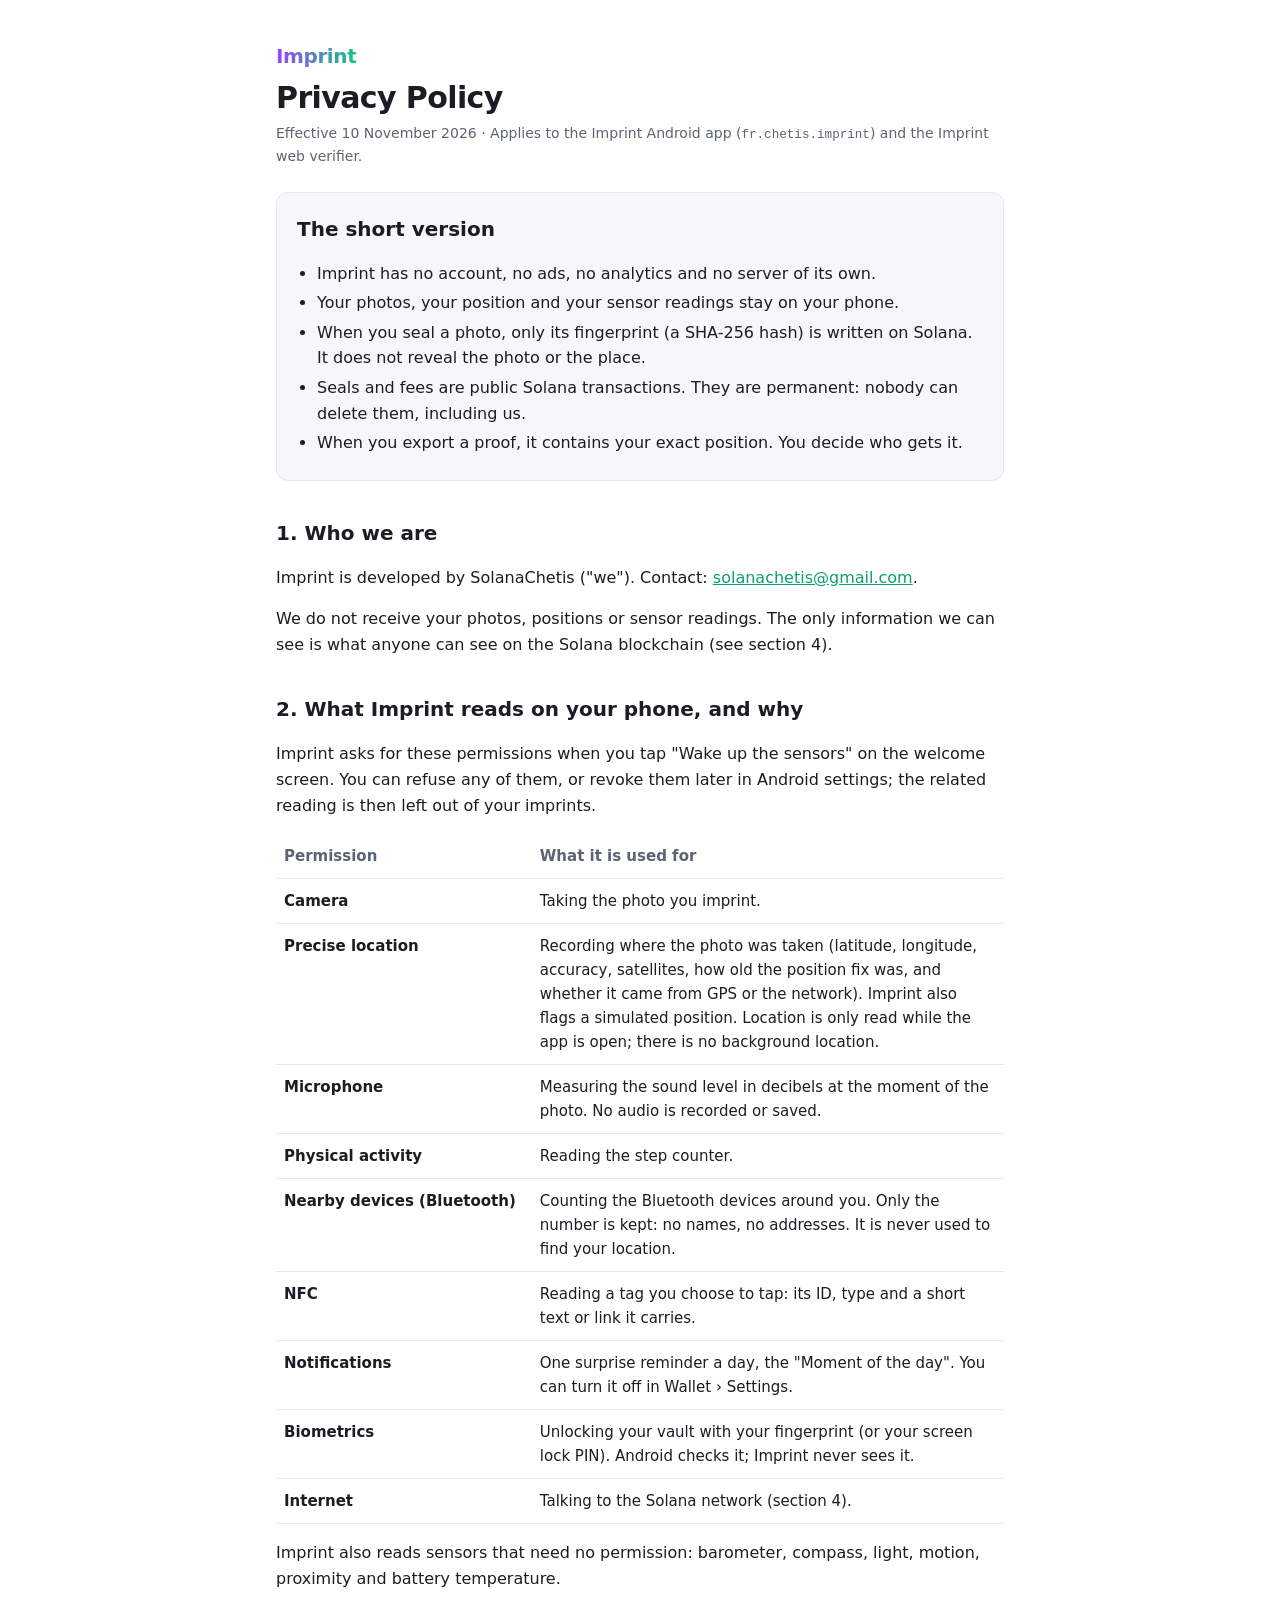
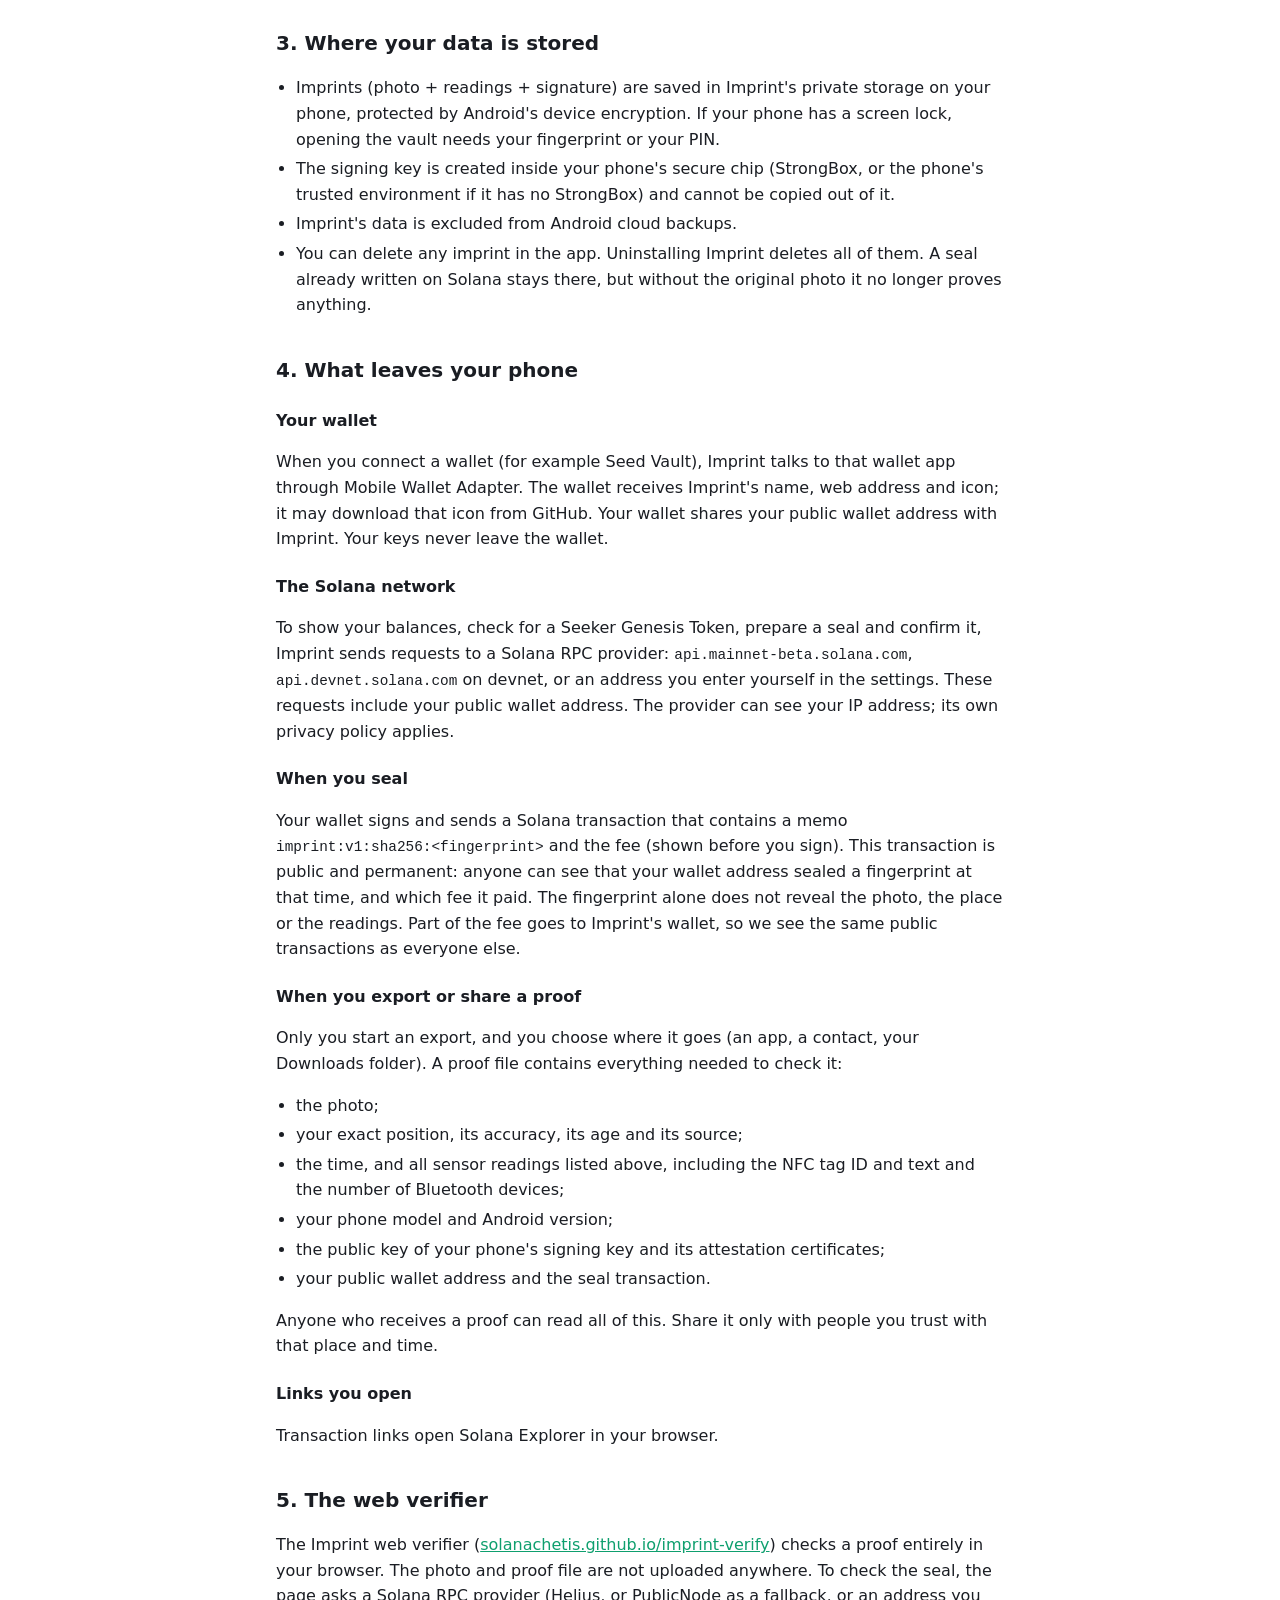
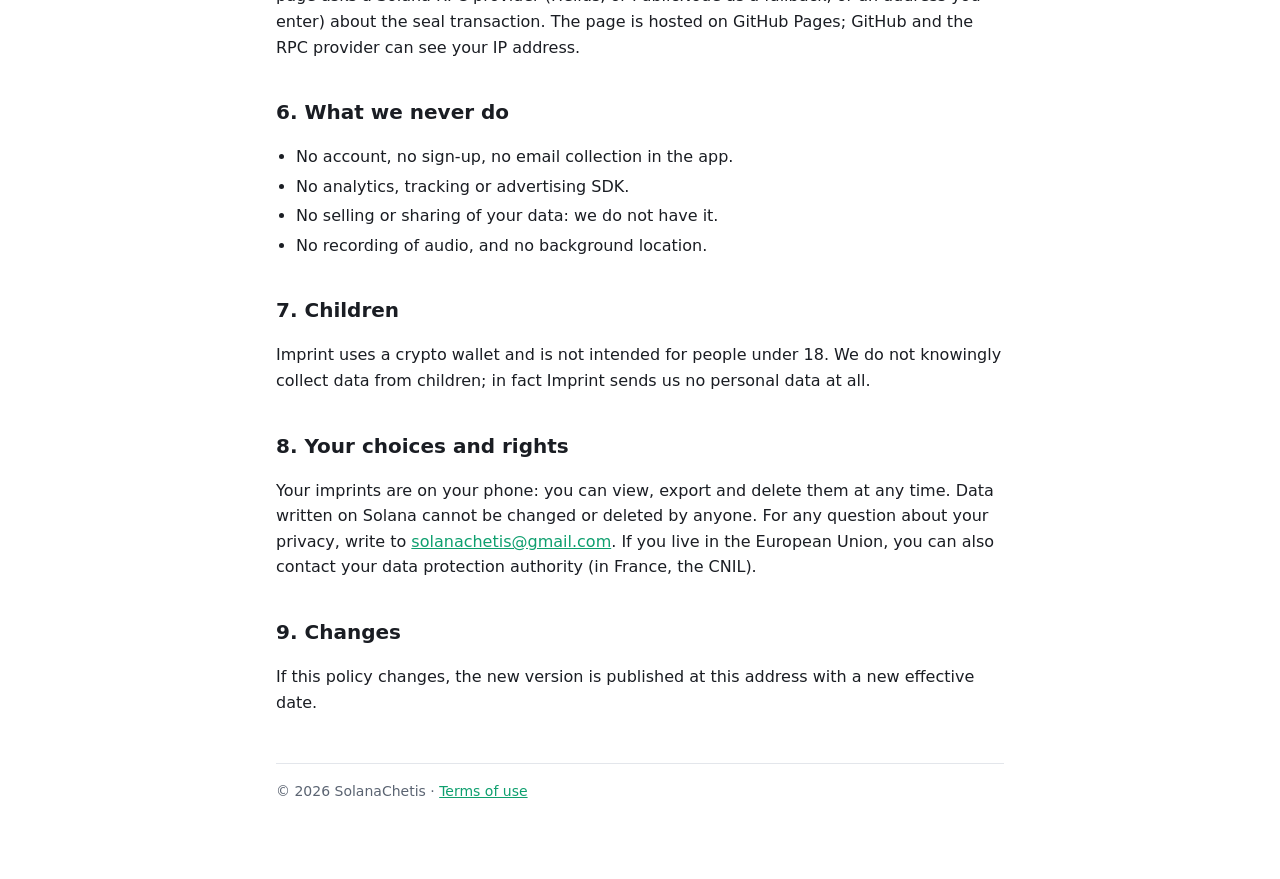
==== privacy.html @ 8c6fafff "Add the Imprint privacy policy and terms of use Co-Authored-By: Claude Sonnet 5.5 <noreply@anthropic" ====
<!doctype html>
<html lang="en">
<head>
<meta charset="utf-8">
<meta name="viewport" content="width=device-width, initial-scale=1">
<title>Imprint Privacy Policy</title>
<link rel="stylesheet" href="legal.css">
</head>
<body>
<main>
<p class="brand">Imprint</p>
<h1>Privacy Policy</h1>
<p class="meta">Effective 10 November 2026 · Applies to the Imprint Android app (<code>fr.chetis.imprint</code>) and the Imprint web verifier.</p>

<section class="short">
<h2>The short version</h2>
<ul>
<li>Imprint has no account, no ads, no analytics and no server of its own.</li>
<li>Your photos, your position and your sensor readings stay on your phone.</li>
<li>When you seal a photo, only its fingerprint (a SHA-256 hash) is written on Solana. It does not reveal the photo or the place.</li>
<li>Seals and fees are public Solana transactions. They are permanent: nobody can delete them, including us.</li>
<li>When you export a proof, it contains your exact position. You decide who gets it.</li>
</ul>
</section>

<h2>1. Who we are</h2>
<p>Imprint is developed by SolanaChetis ("we"). Contact: <a href="mailto:solanachetis@gmail.com">solanachetis@gmail.com</a>.</p>
<p>We do not receive your photos, positions or sensor readings. The only information we can see is what anyone can see on the Solana blockchain (see section 4).</p>

<h2>2. What Imprint reads on your phone, and why</h2>
<p>Imprint asks for these permissions when you tap "Wake up the sensors" on the welcome screen. You can refuse any of them, or revoke them later in Android settings; the related reading is then left out of your imprints.</p>
<table>
<thead><tr><th>Permission</th><th>What it is used for</th></tr></thead>
<tbody>
<tr><td>Camera</td><td>Taking the photo you imprint.</td></tr>
<tr><td>Precise location</td><td>Recording where the photo was taken (latitude, longitude, accuracy, satellites, how old the position fix was, and whether it came from GPS or the network). Imprint also flags a simulated position. Location is only read while the app is open; there is no background location.</td></tr>
<tr><td>Microphone</td><td>Measuring the sound level in decibels at the moment of the photo. No audio is recorded or saved.</td></tr>
<tr><td>Physical activity</td><td>Reading the step counter.</td></tr>
<tr><td>Nearby devices (Bluetooth)</td><td>Counting the Bluetooth devices around you. Only the number is kept: no names, no addresses. It is never used to find your location.</td></tr>
<tr><td>NFC</td><td>Reading a tag you choose to tap: its ID, type and a short text or link it carries.</td></tr>
<tr><td>Notifications</td><td>One surprise reminder a day, the "Moment of the day". You can turn it off in Wallet › Settings.</td></tr>
<tr><td>Biometrics</td><td>Unlocking your vault with your fingerprint (or your screen lock PIN). Android checks it; Imprint never sees it.</td></tr>
<tr><td>Internet</td><td>Talking to the Solana network (section 4).</td></tr>
</tbody>
</table>
<p>Imprint also reads sensors that need no permission: barometer, compass, light, motion, proximity and battery temperature.</p>

<h2>3. Where your data is stored</h2>
<ul>
<li>Imprints (photo + readings + signature) are saved in Imprint's private storage on your phone, protected by Android's device encryption. If your phone has a screen lock, opening the vault needs your fingerprint or your PIN.</li>
<li>The signing key is created inside your phone's secure chip (StrongBox, or the phone's trusted environment if it has no StrongBox) and cannot be copied out of it.</li>
<li>Imprint's data is excluded from Android cloud backups.</li>
<li>You can delete any imprint in the app. Uninstalling Imprint deletes all of them. A seal already written on Solana stays there, but without the original photo it no longer proves anything.</li>
</ul>

<h2>4. What leaves your phone</h2>
<h3>Your wallet</h3>
<p>When you connect a wallet (for example Seed Vault), Imprint talks to that wallet app through Mobile Wallet Adapter. The wallet receives Imprint's name, web address and icon; it may download that icon from GitHub. Your wallet shares your public wallet address with Imprint. Your keys never leave the wallet.</p>
<h3>The Solana network</h3>
<p>To show your balances, check for a Seeker Genesis Token, prepare a seal and confirm it, Imprint sends requests to a Solana RPC provider: <code>api.mainnet-beta.solana.com</code>, <code>api.devnet.solana.com</code> on devnet, or an address you enter yourself in the settings. These requests include your public wallet address. The provider can see your IP address; its own privacy policy applies.</p>
<h3>When you seal</h3>
<p>Your wallet signs and sends a Solana transaction that contains a memo <code>imprint:v1:sha256:&lt;fingerprint&gt;</code> and the fee (shown before you sign). This transaction is public and permanent: anyone can see that your wallet address sealed a fingerprint at that time, and which fee it paid. The fingerprint alone does not reveal the photo, the place or the readings. Part of the fee goes to Imprint's wallet, so we see the same public transactions as everyone else.</p>
<h3>When you export or share a proof</h3>
<p>Only you start an export, and you choose where it goes (an app, a contact, your Downloads folder). A proof file contains everything needed to check it:</p>
<ul>
<li>the photo;</li>
<li>your exact position, its accuracy, its age and its source;</li>
<li>the time, and all sensor readings listed above, including the NFC tag ID and text and the number of Bluetooth devices;</li>
<li>your phone model and Android version;</li>
<li>the public key of your phone's signing key and its attestation certificates;</li>
<li>your public wallet address and the seal transaction.</li>
</ul>
<p>Anyone who receives a proof can read all of this. Share it only with people you trust with that place and time.</p>
<h3>Links you open</h3>
<p>Transaction links open Solana Explorer in your browser.</p>

<h2>5. The web verifier</h2>
<p>The Imprint web verifier (<a href="https://solanachetis.github.io/imprint-verify/">solanachetis.github.io/imprint-verify</a>) checks a proof entirely in your browser. The photo and proof file are not uploaded anywhere. To check the seal, the page asks a Solana RPC provider (Helius, or PublicNode as a fallback, or an address you enter) about the seal transaction. The page is hosted on GitHub Pages; GitHub and the RPC provider can see your IP address.</p>

<h2>6. What we never do</h2>
<ul>
<li>No account, no sign-up, no email collection in the app.</li>
<li>No analytics, tracking or advertising SDK.</li>
<li>No selling or sharing of your data: we do not have it.</li>
<li>No recording of audio, and no background location.</li>
</ul>

<h2>7. Children</h2>
<p>Imprint uses a crypto wallet and is not intended for people under 18. We do not knowingly collect data from children; in fact Imprint sends us no personal data at all.</p>

<h2>8. Your choices and rights</h2>
<p>Your imprints are on your phone: you can view, export and delete them at any time. Data written on Solana cannot be changed or deleted by anyone. For any question about your privacy, write to <a href="mailto:solanachetis@gmail.com">solanachetis@gmail.com</a>. If you live in the European Union, you can also contact your data protection authority (in France, the CNIL).</p>

<h2>9. Changes</h2>
<p>If this policy changes, the new version is published at this address with a new effective date.</p>

<p class="foot">© 2026 SolanaChetis · <a href="terms.html">Terms of use</a></p>
</main>
</body>
</html>
---- legal.css ----
:root {
  --bg: #ffffff;
  --text: #1a1d23;
  --muted: #5b6472;
  --line: #e3e6eb;
  --card: #f5f7fa;
  --accent: #0e9f6e;
  --brand: linear-gradient(90deg, #9945ff, #14c47f);
}
@media (prefers-color-scheme: dark) {
  :root {
    --bg: #07090d;
    --text: #e8ecf2;
    --muted: #8a94a6;
    --line: #232a36;
    --card: #10141b;
    --accent: #14f195;
  }
}
* { box-sizing: border-box; }
html { -webkit-text-size-adjust: 100%; }
body {
  margin: 0;
  background: var(--bg);
  color: var(--text);
  font: 16px/1.6 system-ui, -apple-system, "Segoe UI", Roboto, sans-serif;
}
main { max-width: 760px; margin: 0 auto; padding: 40px 16px 64px; }
.brand {
  margin: 0;
  font-weight: 800;
  font-size: 20px;
  letter-spacing: -0.02em;
  background: var(--brand);
  -webkit-background-clip: text;
  background-clip: text;
  color: transparent;
  display: inline-block;
}
h1 { font-size: 30px; line-height: 1.2; letter-spacing: -0.02em; margin: 8px 0 6px; }
h2 { font-size: 20px; margin: 36px 0 8px; }
h3 { font-size: 16px; margin: 22px 0 4px; }
p, li { color: var(--text); }
.meta { color: var(--muted); font-size: 14px; margin-top: 0; }
.short { background: var(--card); border: 1px solid var(--line); border-radius: 12px; padding: 4px 20px 8px; margin-top: 24px; }
.short h2 { margin-top: 16px; }
ul { padding-left: 20px; }
li { margin: 4px 0; }
a { color: var(--accent); }
code { font-family: ui-monospace, "Roboto Mono", Consolas, monospace; font-size: 0.9em; overflow-wrap: anywhere; }
table { width: 100%; border-collapse: collapse; margin: 12px 0; font-size: 15px; }
th, td { text-align: left; vertical-align: top; padding: 10px 8px; border-bottom: 1px solid var(--line); }
th { color: var(--muted); font-weight: 600; }
td:first-child { white-space: nowrap; font-weight: 600; padding-right: 16px; }
@media (max-width: 520px) { td:first-child { white-space: normal; } }
.foot { margin-top: 48px; padding-top: 16px; border-top: 1px solid var(--line); color: var(--muted); font-size: 14px; }
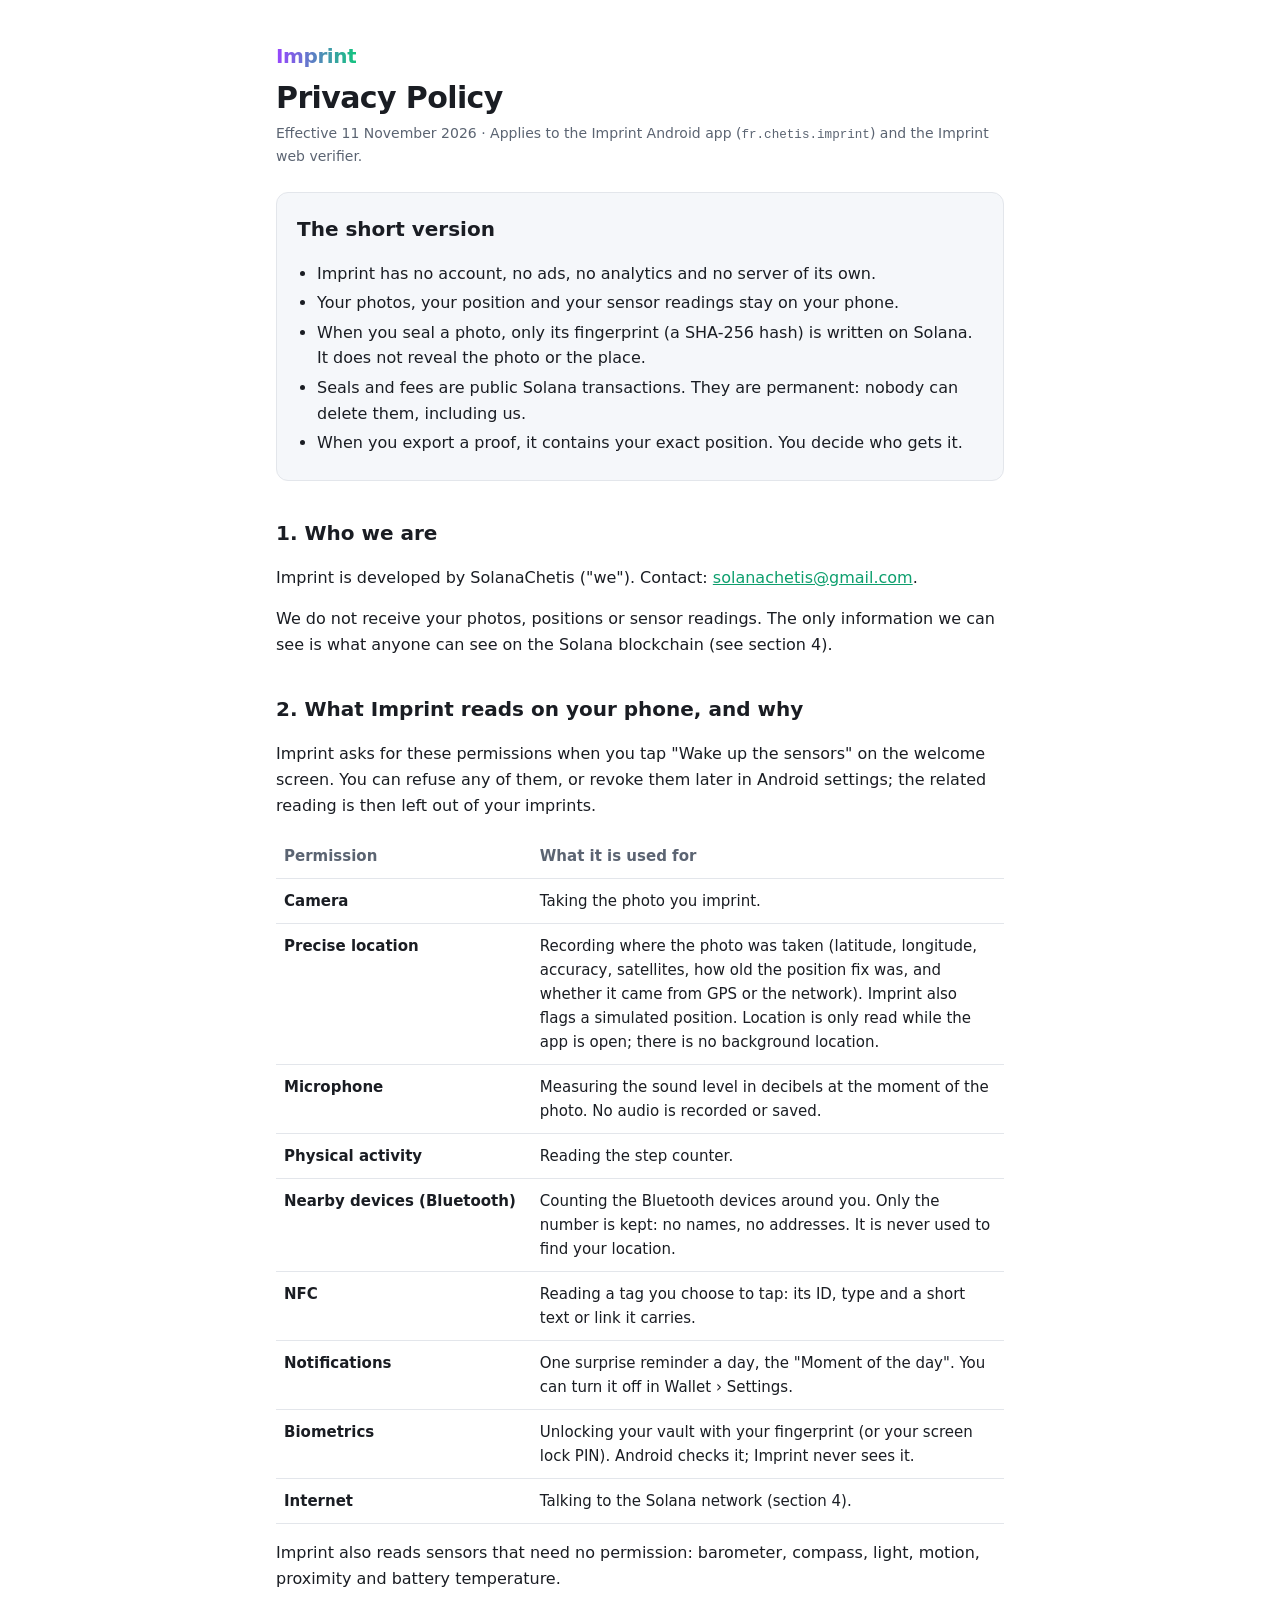
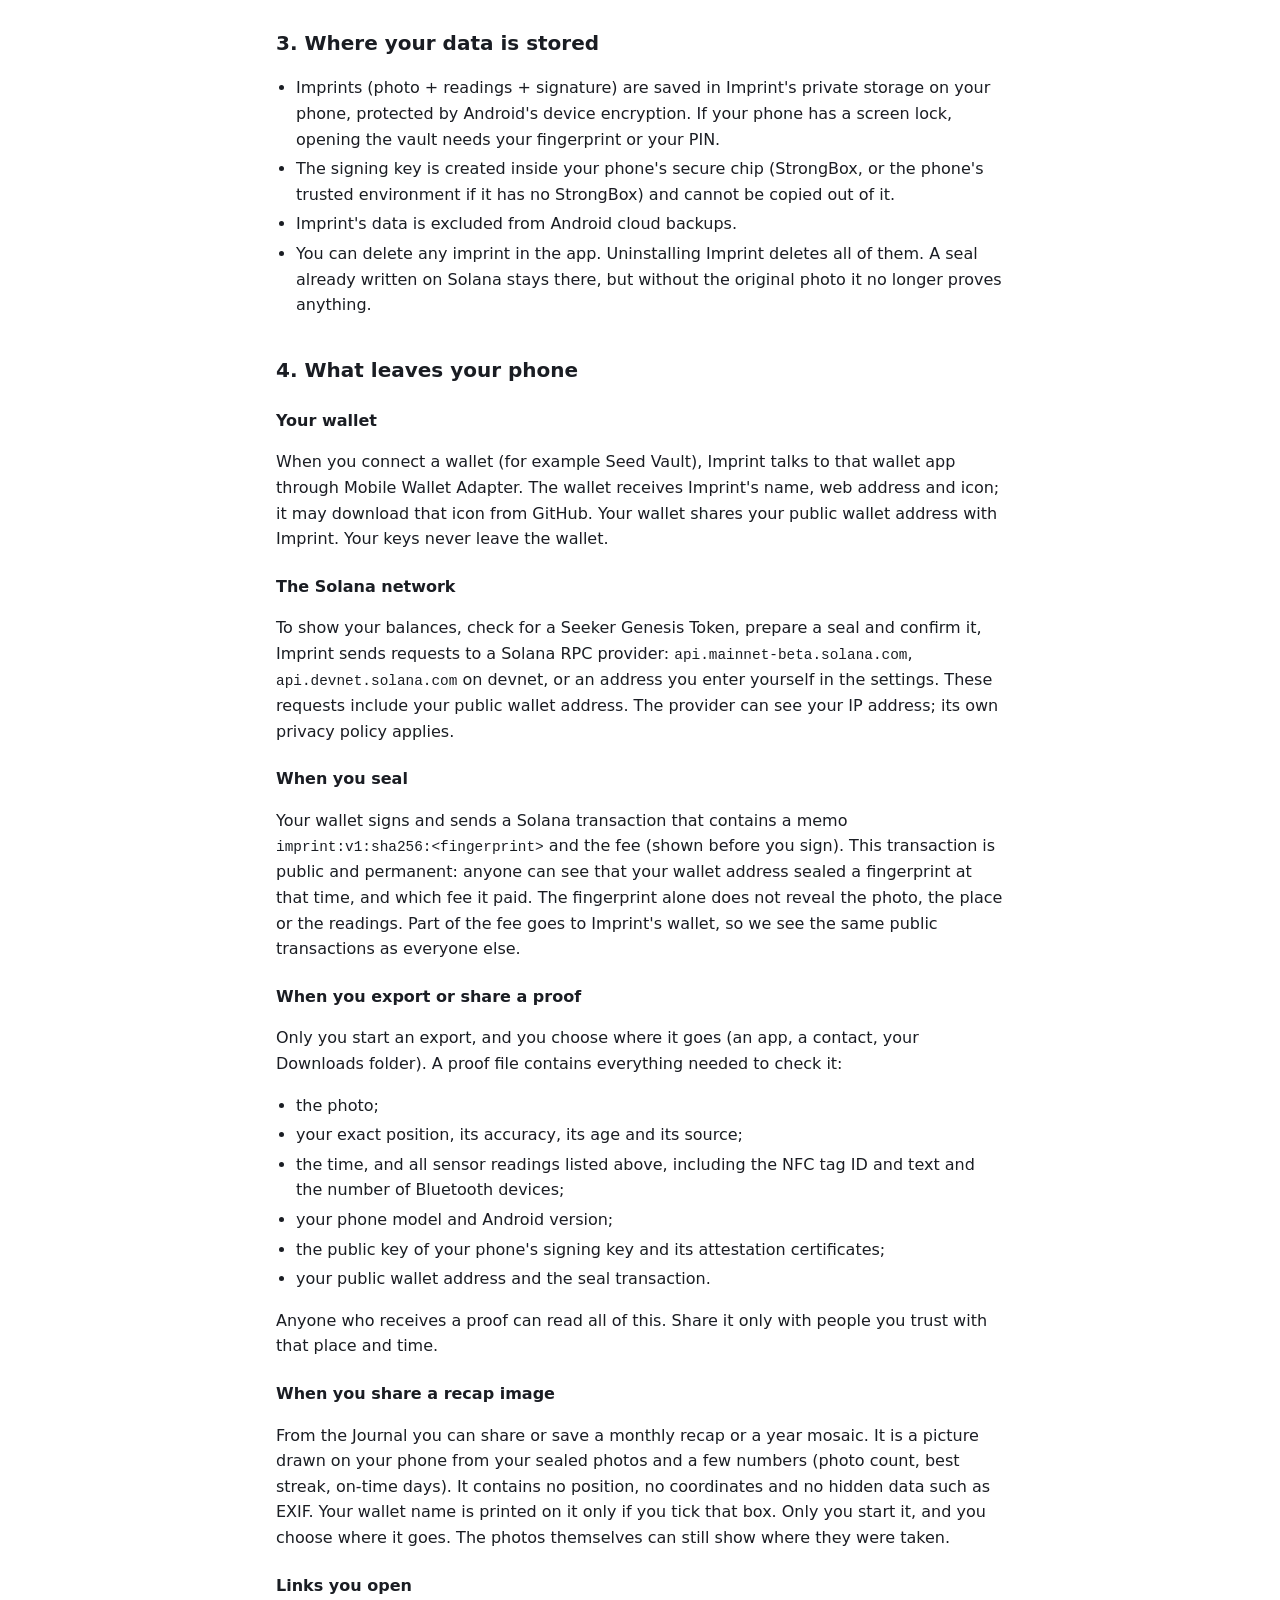
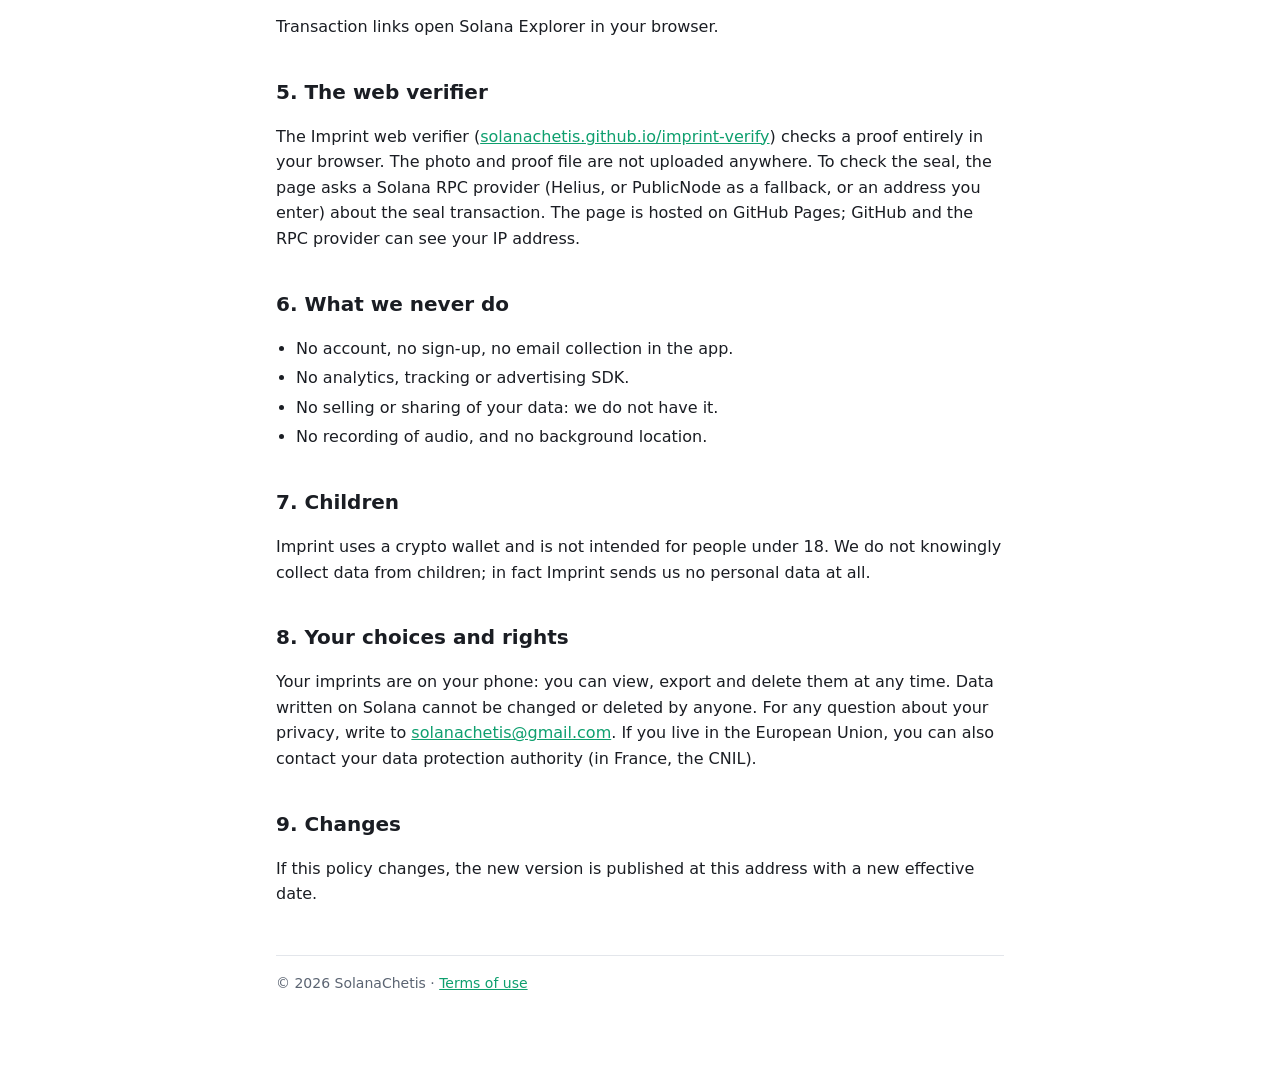
==== commit 4afb3bcf: "Privacy: say what a shared recap image contains From the Journal the app can now share or save a mon" ====
--- a/privacy.html
+++ b/privacy.html
@@ -10,7 +10,7 @@
 <main>
 <p class="brand">Imprint</p>
 <h1>Privacy Policy</h1>
-<p class="meta">Effective 10 November 2026 · Applies to the Imprint Android app (<code>fr.chetis.imprint</code>) and the Imprint web verifier.</p>
+<p class="meta">Effective 11 November 2026 · Applies to the Imprint Android app (<code>fr.chetis.imprint</code>) and the Imprint web verifier.</p>
 
 <section class="short">
 <h2>The short version</h2>
@@ -71,6 +71,8 @@
 <li>your public wallet address and the seal transaction.</li>
 </ul>
 <p>Anyone who receives a proof can read all of this. Share it only with people you trust with that place and time.</p>
+<h3>When you share a recap image</h3>
+<p>From the Journal you can share or save a monthly recap or a year mosaic. It is a picture drawn on your phone from your sealed photos and a few numbers (photo count, best streak, on-time days). It contains no position, no coordinates and no hidden data such as EXIF. Your wallet name is printed on it only if you tick that box. Only you start it, and you choose where it goes. The photos themselves can still show where they were taken.</p>
 <h3>Links you open</h3>
 <p>Transaction links open Solana Explorer in your browser.</p>
 
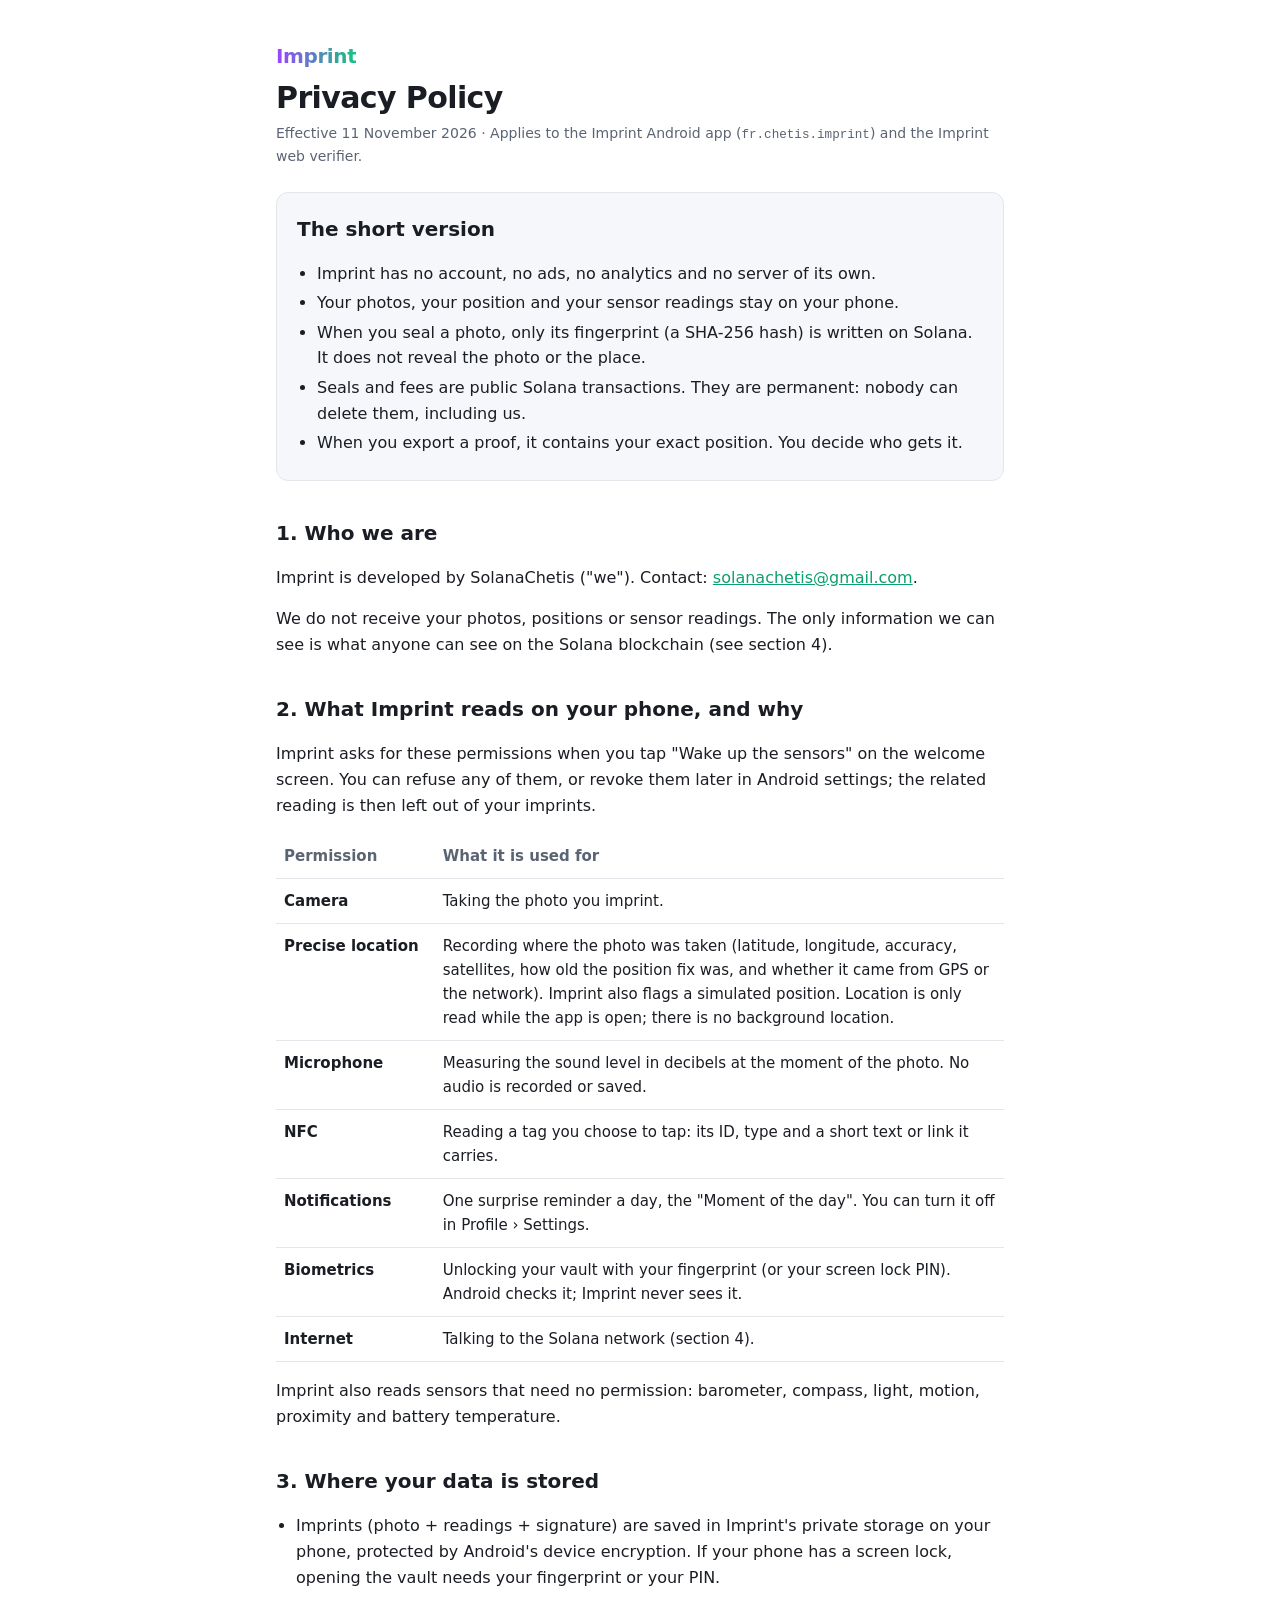
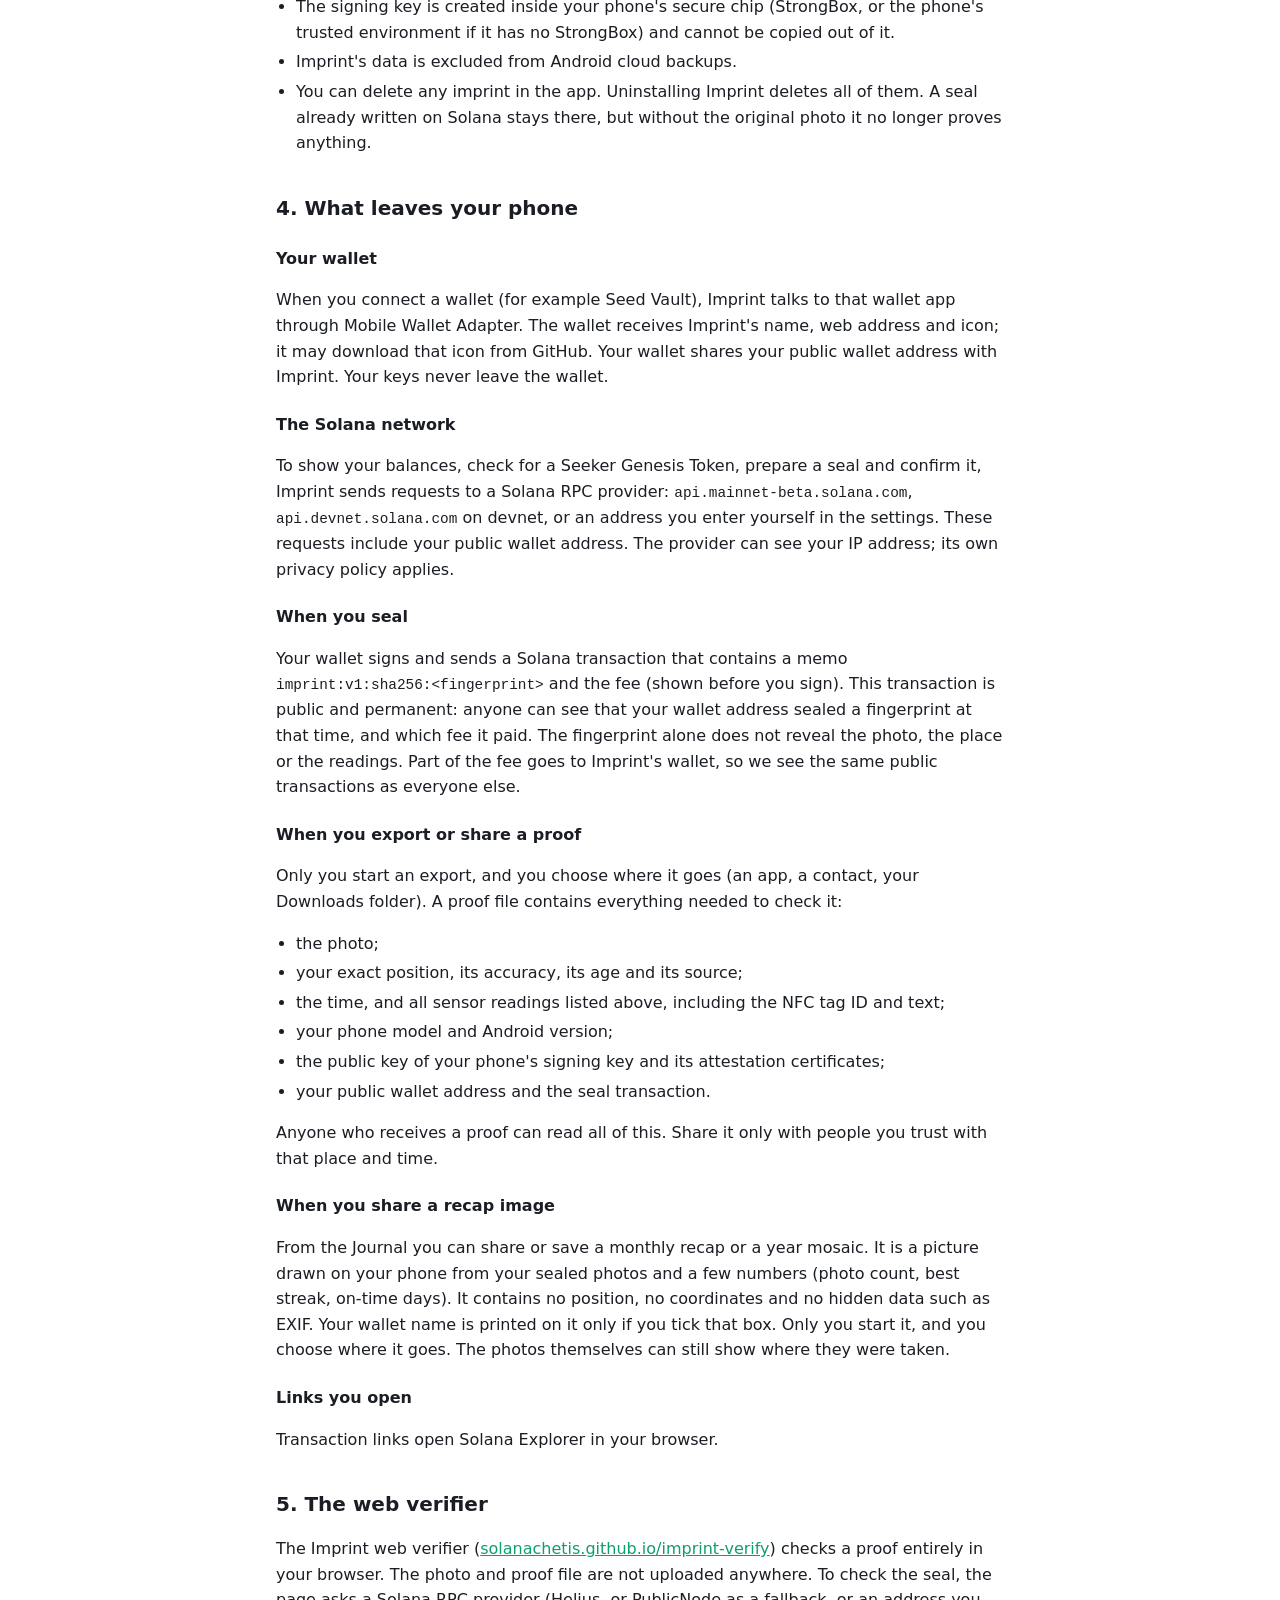
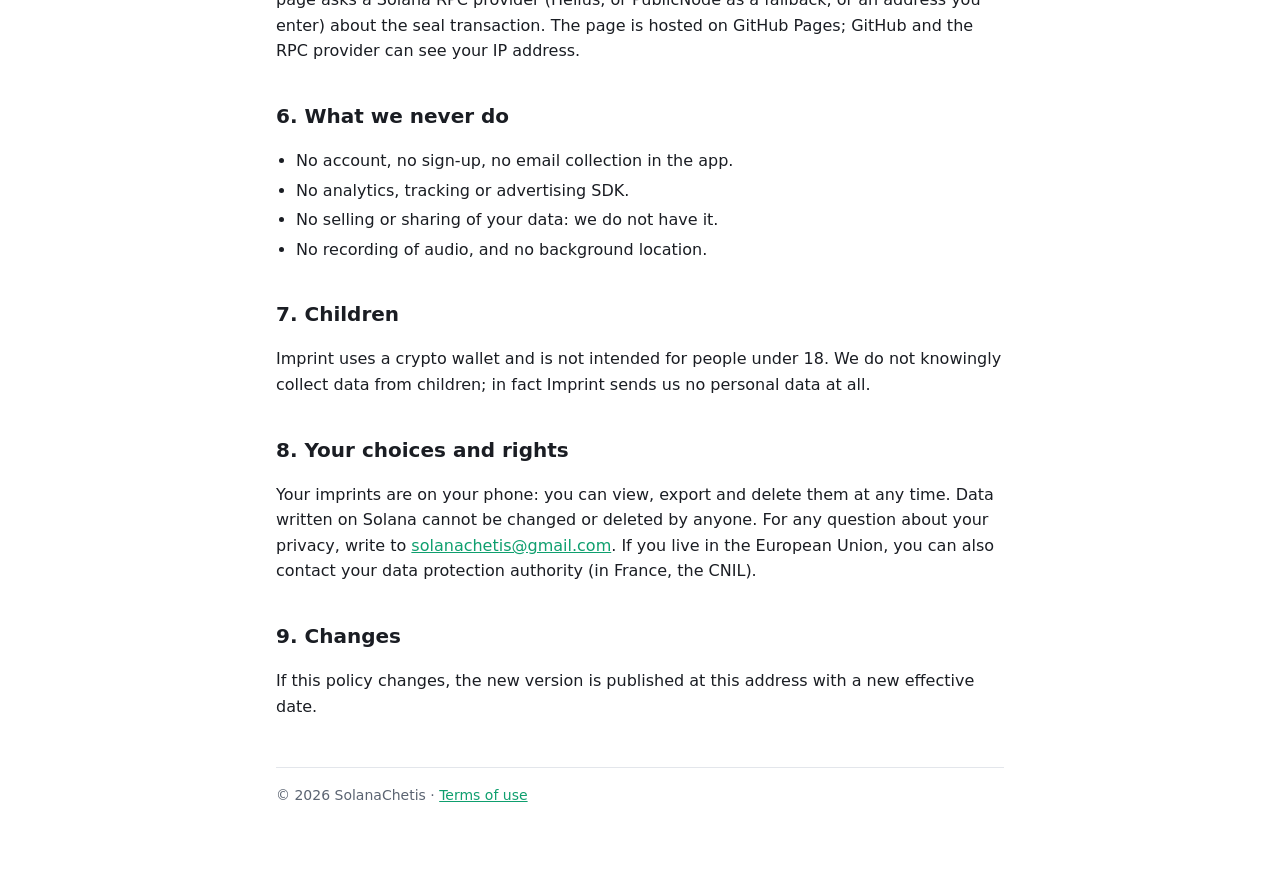
==== commit e7e3ea76: "Privacy: Bluetooth and step counting removed from the app Co-Authored-By: Claude Opus 5.5 <noreply@a" ====
--- a/privacy.html
+++ b/privacy.html
@@ -35,10 +35,8 @@
 <tr><td>Camera</td><td>Taking the photo you imprint.</td></tr>
 <tr><td>Precise location</td><td>Recording where the photo was taken (latitude, longitude, accuracy, satellites, how old the position fix was, and whether it came from GPS or the network). Imprint also flags a simulated position. Location is only read while the app is open; there is no background location.</td></tr>
 <tr><td>Microphone</td><td>Measuring the sound level in decibels at the moment of the photo. No audio is recorded or saved.</td></tr>
-<tr><td>Physical activity</td><td>Reading the step counter.</td></tr>
-<tr><td>Nearby devices (Bluetooth)</td><td>Counting the Bluetooth devices around you. Only the number is kept: no names, no addresses. It is never used to find your location.</td></tr>
 <tr><td>NFC</td><td>Reading a tag you choose to tap: its ID, type and a short text or link it carries.</td></tr>
-<tr><td>Notifications</td><td>One surprise reminder a day, the "Moment of the day". You can turn it off in Wallet › Settings.</td></tr>
+<tr><td>Notifications</td><td>One surprise reminder a day, the "Moment of the day". You can turn it off in Profile › Settings.</td></tr>
 <tr><td>Biometrics</td><td>Unlocking your vault with your fingerprint (or your screen lock PIN). Android checks it; Imprint never sees it.</td></tr>
 <tr><td>Internet</td><td>Talking to the Solana network (section 4).</td></tr>
 </tbody>
@@ -65,7 +63,7 @@
 <ul>
 <li>the photo;</li>
 <li>your exact position, its accuracy, its age and its source;</li>
-<li>the time, and all sensor readings listed above, including the NFC tag ID and text and the number of Bluetooth devices;</li>
+<li>the time, and all sensor readings listed above, including the NFC tag ID and text;</li>
 <li>your phone model and Android version;</li>
 <li>the public key of your phone's signing key and its attestation certificates;</li>
 <li>your public wallet address and the seal transaction.</li>
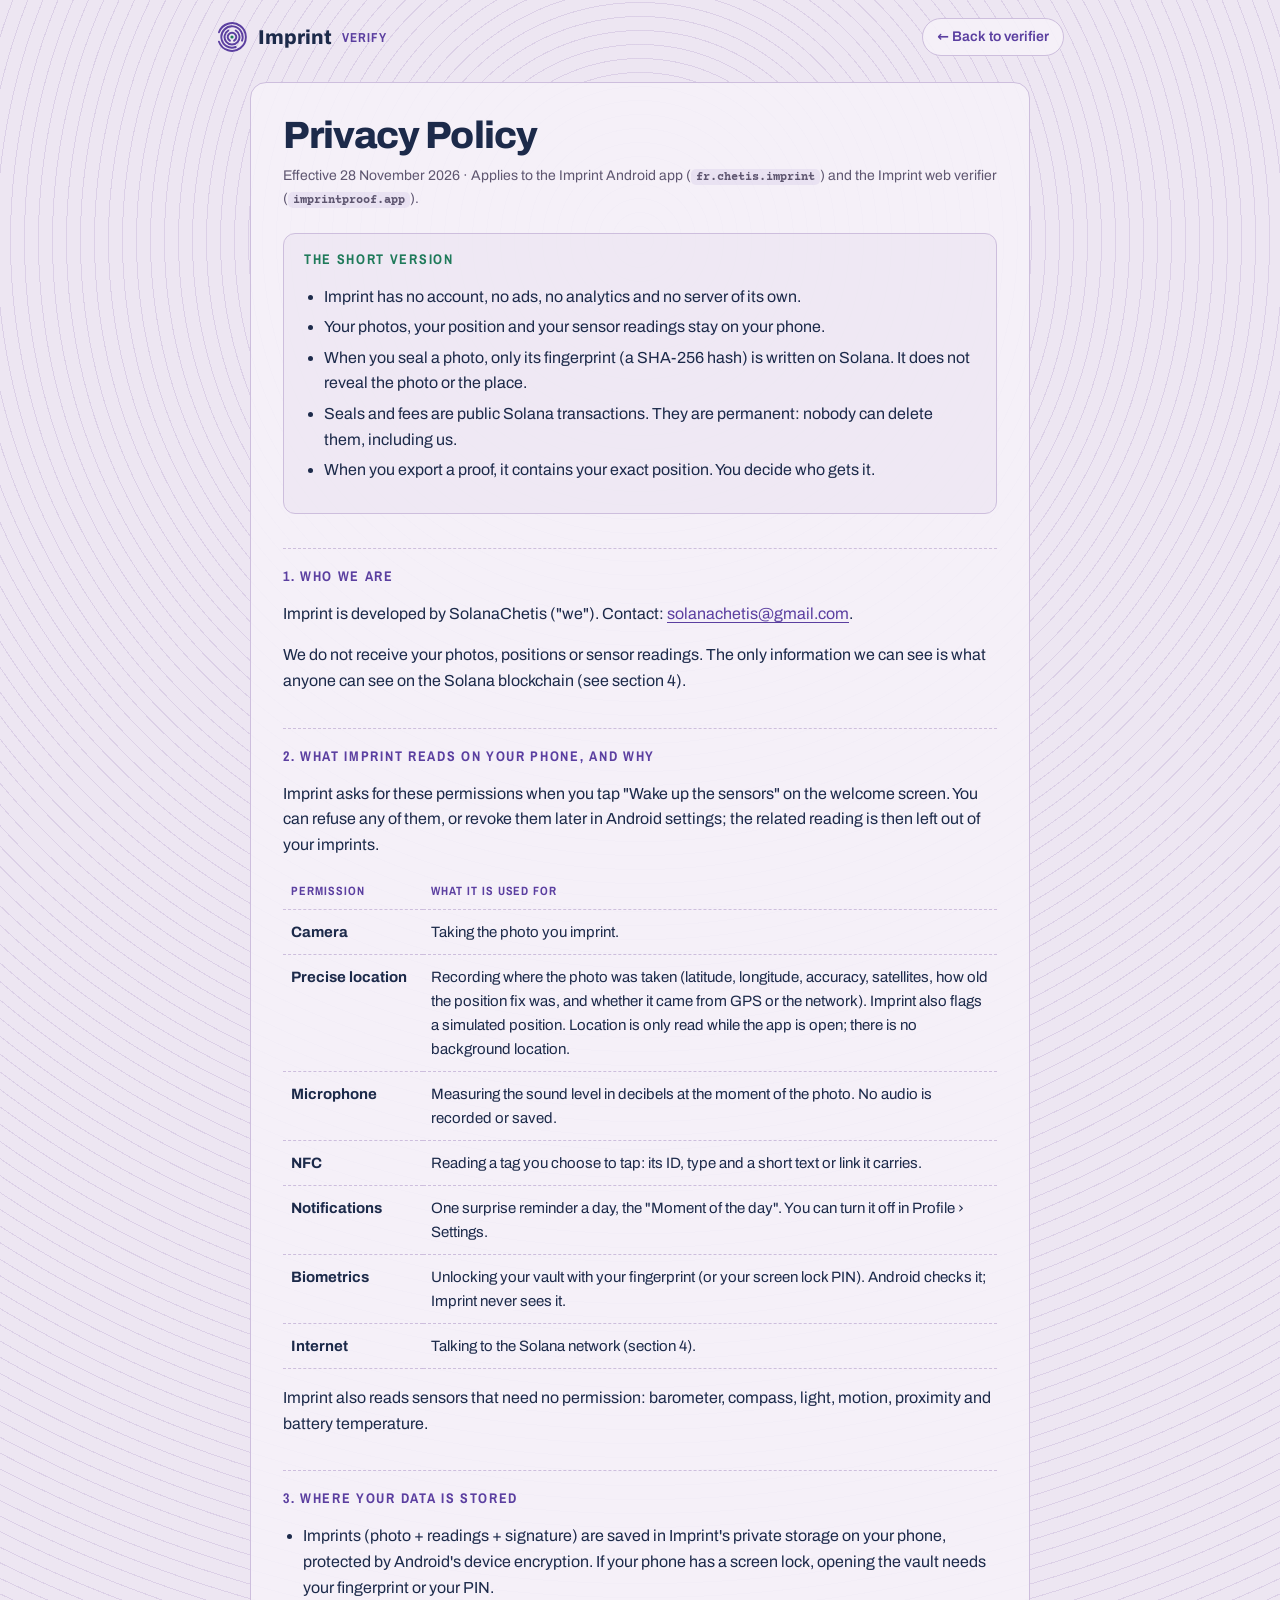
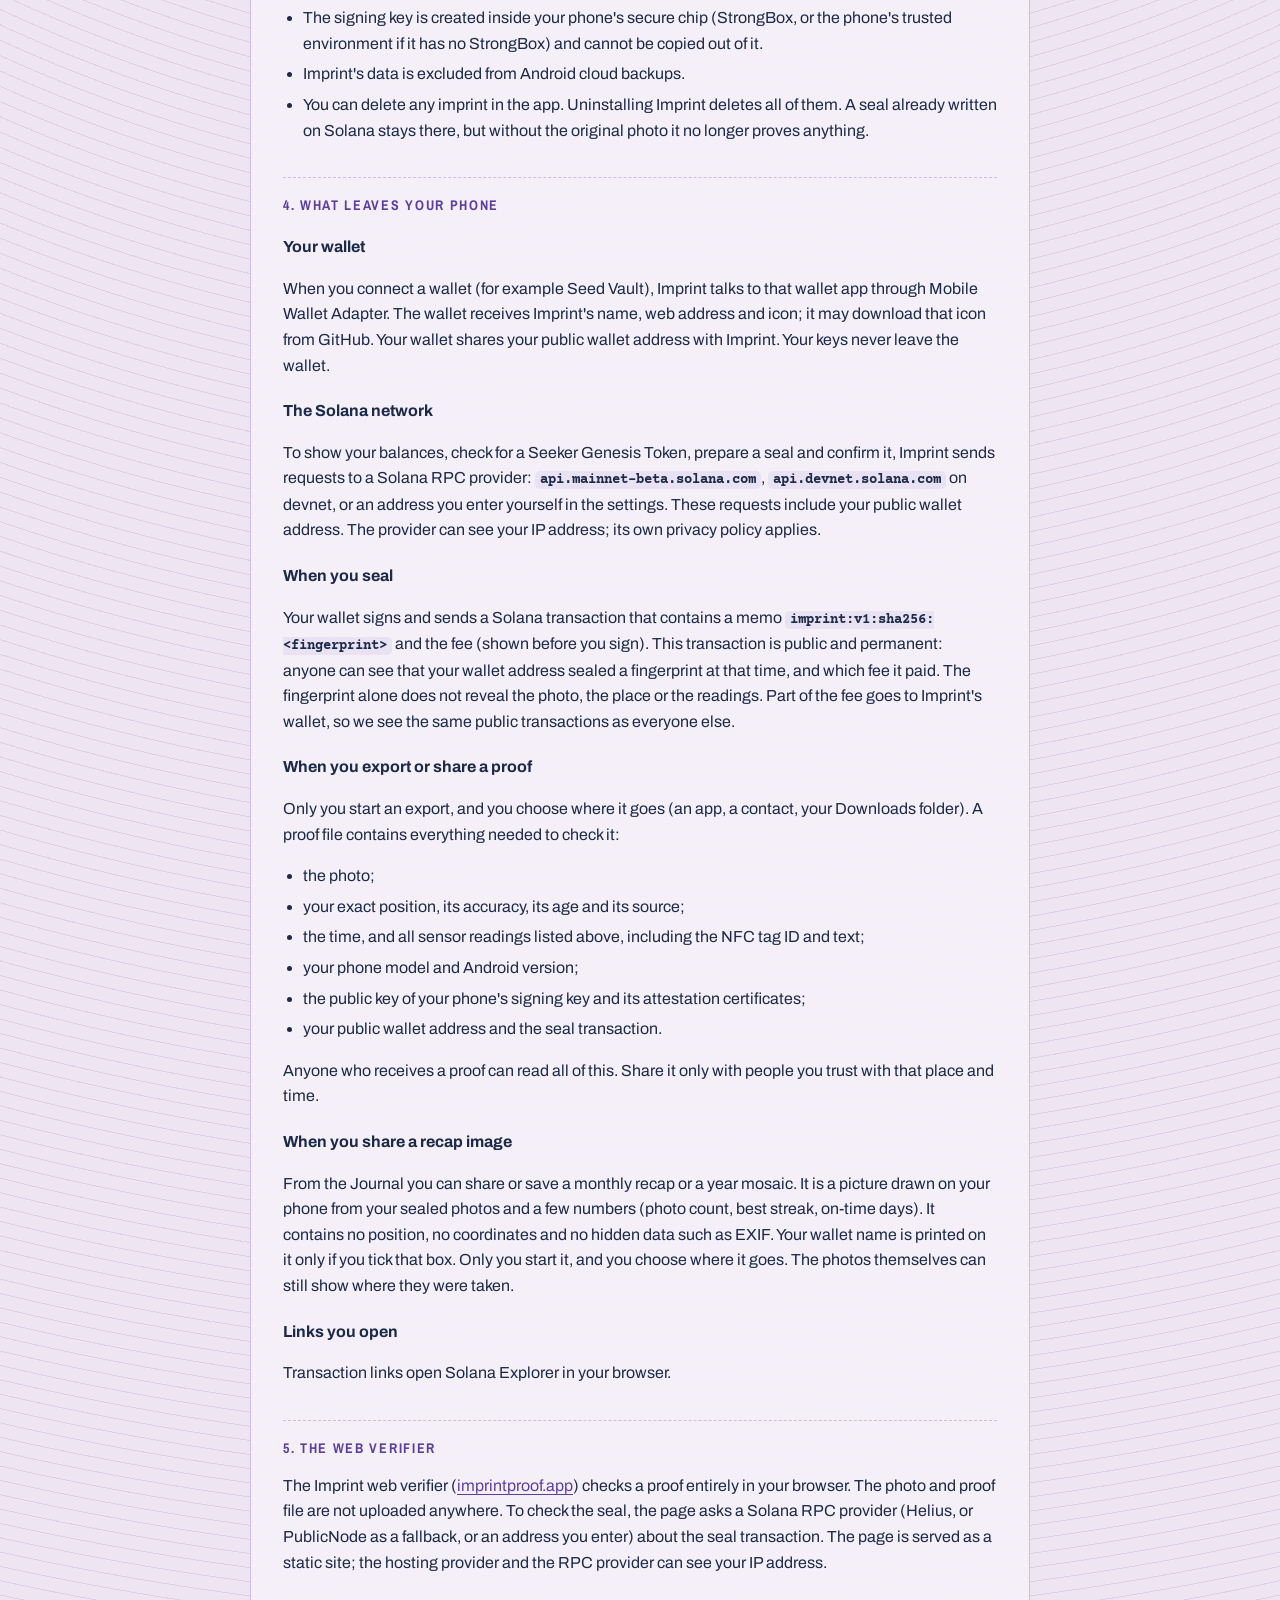
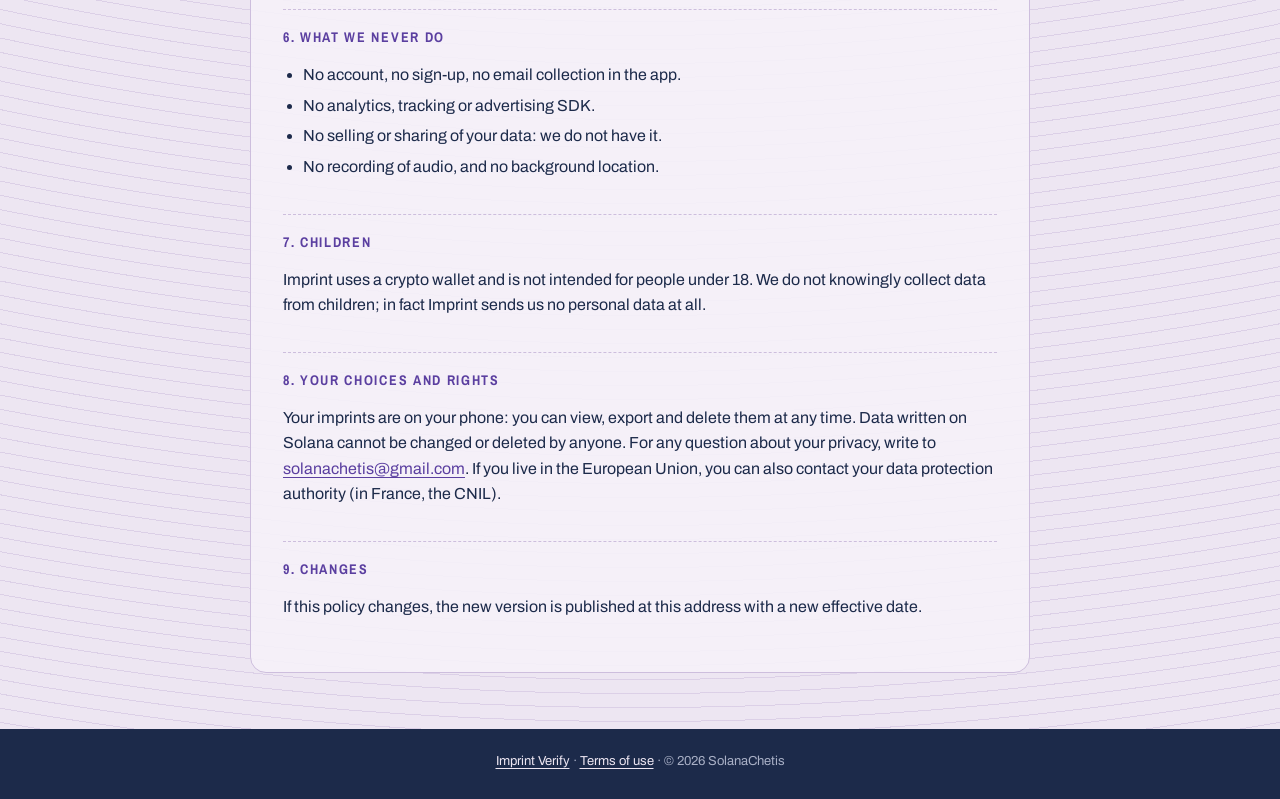
==== commit 3bad7573: "Verify: unify legal pages, add Open Graph card and UI polish" ====
--- a/privacy.html
+++ b/privacy.html
@@ -3,98 +3,116 @@
 <head>
 <meta charset="utf-8">
 <meta name="viewport" content="width=device-width, initial-scale=1">
+<meta name="referrer" content="no-referrer">
 <title>Imprint Privacy Policy</title>
+<meta name="description" content="Privacy Policy for the Imprint Android app and the Imprint web verifier at imprintproof.app.">
+<link rel="canonical" href="https://imprintproof.app/privacy.html">
+<link rel="icon" href="data:image/svg+xml,%3Csvg xmlns='http://www.w3.org/2000/svg' viewBox='24 24 60 60'%3E%3Cpath d='M29.57,45.11 A26,26 0 1,1 29.57,62.89 M60.84,72.79 A20,20 0 1,1 72.79,60.84 M61,41.88 A14,14 0 1,1 47,41.88 M50,60.93 A8,8 0 1,1 58,60.93' fill='none' stroke='%235B3FA0' stroke-width='4' stroke-linecap='round'/%3E%3C/svg%3E">
 <link rel="stylesheet" href="legal.css">
 </head>
 <body>
-<main>
-<p class="brand">Imprint</p>
-<h1>Privacy Policy</h1>
-<p class="meta">Effective 11 November 2026 · Applies to the Imprint Android app (<code>fr.chetis.imprint</code>) and the Imprint web verifier.</p>
+<div class="wrap">
+  <header>
+    <a class="brand" href="./">
+      <svg width="32" height="32" viewBox="24 24 60 60" aria-hidden="true">
+        <path d="M29.57,45.11 A26,26 0 1,1 29.57,62.89 M60.84,72.79 A20,20 0 1,1 72.79,60.84 M61,41.88 A14,14 0 1,1 47,41.88 M50,60.93 A8,8 0 1,1 58,60.93" fill="none" stroke="#5B3FA0" stroke-width="3.6" stroke-linecap="round"/>
+        <circle cx="54" cy="54" r="3" fill="#1F7A5A"/>
+      </svg>
+      Imprint <small>Verify</small>
+    </a>
+    <a class="back" href="./">← Back to verifier</a>
+  </header>
 
-<section class="short">
-<h2>The short version</h2>
-<ul>
-<li>Imprint has no account, no ads, no analytics and no server of its own.</li>
-<li>Your photos, your position and your sensor readings stay on your phone.</li>
-<li>When you seal a photo, only its fingerprint (a SHA-256 hash) is written on Solana. It does not reveal the photo or the place.</li>
-<li>Seals and fees are public Solana transactions. They are permanent: nobody can delete them, including us.</li>
-<li>When you export a proof, it contains your exact position. You decide who gets it.</li>
-</ul>
-</section>
+  <main>
+    <h1>Privacy Policy</h1>
+    <p class="meta">Effective 28 November 2026 · Applies to the Imprint Android app (<code>fr.chetis.imprint</code>) and the Imprint web verifier (<code>imprintproof.app</code>).</p>
 
-<h2>1. Who we are</h2>
-<p>Imprint is developed by SolanaChetis ("we"). Contact: <a href="mailto:solanachetis@gmail.com">solanachetis@gmail.com</a>.</p>
-<p>We do not receive your photos, positions or sensor readings. The only information we can see is what anyone can see on the Solana blockchain (see section 4).</p>
+    <section class="short">
+      <h2>The short version</h2>
+      <ul>
+        <li>Imprint has no account, no ads, no analytics and no server of its own.</li>
+        <li>Your photos, your position and your sensor readings stay on your phone.</li>
+        <li>When you seal a photo, only its fingerprint (a SHA-256 hash) is written on Solana. It does not reveal the photo or the place.</li>
+        <li>Seals and fees are public Solana transactions. They are permanent: nobody can delete them, including us.</li>
+        <li>When you export a proof, it contains your exact position. You decide who gets it.</li>
+      </ul>
+    </section>
 
-<h2>2. What Imprint reads on your phone, and why</h2>
-<p>Imprint asks for these permissions when you tap "Wake up the sensors" on the welcome screen. You can refuse any of them, or revoke them later in Android settings; the related reading is then left out of your imprints.</p>
-<table>
-<thead><tr><th>Permission</th><th>What it is used for</th></tr></thead>
-<tbody>
-<tr><td>Camera</td><td>Taking the photo you imprint.</td></tr>
-<tr><td>Precise location</td><td>Recording where the photo was taken (latitude, longitude, accuracy, satellites, how old the position fix was, and whether it came from GPS or the network). Imprint also flags a simulated position. Location is only read while the app is open; there is no background location.</td></tr>
-<tr><td>Microphone</td><td>Measuring the sound level in decibels at the moment of the photo. No audio is recorded or saved.</td></tr>
-<tr><td>NFC</td><td>Reading a tag you choose to tap: its ID, type and a short text or link it carries.</td></tr>
-<tr><td>Notifications</td><td>One surprise reminder a day, the "Moment of the day". You can turn it off in Profile › Settings.</td></tr>
-<tr><td>Biometrics</td><td>Unlocking your vault with your fingerprint (or your screen lock PIN). Android checks it; Imprint never sees it.</td></tr>
-<tr><td>Internet</td><td>Talking to the Solana network (section 4).</td></tr>
-</tbody>
-</table>
-<p>Imprint also reads sensors that need no permission: barometer, compass, light, motion, proximity and battery temperature.</p>
+    <h2>1. Who we are</h2>
+    <p>Imprint is developed by SolanaChetis ("we"). Contact: <a href="mailto:solanachetis@gmail.com">solanachetis@gmail.com</a>.</p>
+    <p>We do not receive your photos, positions or sensor readings. The only information we can see is what anyone can see on the Solana blockchain (see section 4).</p>
 
-<h2>3. Where your data is stored</h2>
-<ul>
-<li>Imprints (photo + readings + signature) are saved in Imprint's private storage on your phone, protected by Android's device encryption. If your phone has a screen lock, opening the vault needs your fingerprint or your PIN.</li>
-<li>The signing key is created inside your phone's secure chip (StrongBox, or the phone's trusted environment if it has no StrongBox) and cannot be copied out of it.</li>
-<li>Imprint's data is excluded from Android cloud backups.</li>
-<li>You can delete any imprint in the app. Uninstalling Imprint deletes all of them. A seal already written on Solana stays there, but without the original photo it no longer proves anything.</li>
-</ul>
+    <h2>2. What Imprint reads on your phone, and why</h2>
+    <p>Imprint asks for these permissions when you tap "Wake up the sensors" on the welcome screen. You can refuse any of them, or revoke them later in Android settings; the related reading is then left out of your imprints.</p>
+    <table>
+      <thead><tr><th>Permission</th><th>What it is used for</th></tr></thead>
+      <tbody>
+        <tr><td>Camera</td><td>Taking the photo you imprint.</td></tr>
+        <tr><td>Precise location</td><td>Recording where the photo was taken (latitude, longitude, accuracy, satellites, how old the position fix was, and whether it came from GPS or the network). Imprint also flags a simulated position. Location is only read while the app is open; there is no background location.</td></tr>
+        <tr><td>Microphone</td><td>Measuring the sound level in decibels at the moment of the photo. No audio is recorded or saved.</td></tr>
+        <tr><td>NFC</td><td>Reading a tag you choose to tap: its ID, type and a short text or link it carries.</td></tr>
+        <tr><td>Notifications</td><td>One surprise reminder a day, the "Moment of the day". You can turn it off in Profile › Settings.</td></tr>
+        <tr><td>Biometrics</td><td>Unlocking your vault with your fingerprint (or your screen lock PIN). Android checks it; Imprint never sees it.</td></tr>
+        <tr><td>Internet</td><td>Talking to the Solana network (section 4).</td></tr>
+      </tbody>
+    </table>
+    <p>Imprint also reads sensors that need no permission: barometer, compass, light, motion, proximity and battery temperature.</p>
 
-<h2>4. What leaves your phone</h2>
-<h3>Your wallet</h3>
-<p>When you connect a wallet (for example Seed Vault), Imprint talks to that wallet app through Mobile Wallet Adapter. The wallet receives Imprint's name, web address and icon; it may download that icon from GitHub. Your wallet shares your public wallet address with Imprint. Your keys never leave the wallet.</p>
-<h3>The Solana network</h3>
-<p>To show your balances, check for a Seeker Genesis Token, prepare a seal and confirm it, Imprint sends requests to a Solana RPC provider: <code>api.mainnet-beta.solana.com</code>, <code>api.devnet.solana.com</code> on devnet, or an address you enter yourself in the settings. These requests include your public wallet address. The provider can see your IP address; its own privacy policy applies.</p>
-<h3>When you seal</h3>
-<p>Your wallet signs and sends a Solana transaction that contains a memo <code>imprint:v1:sha256:&lt;fingerprint&gt;</code> and the fee (shown before you sign). This transaction is public and permanent: anyone can see that your wallet address sealed a fingerprint at that time, and which fee it paid. The fingerprint alone does not reveal the photo, the place or the readings. Part of the fee goes to Imprint's wallet, so we see the same public transactions as everyone else.</p>
-<h3>When you export or share a proof</h3>
-<p>Only you start an export, and you choose where it goes (an app, a contact, your Downloads folder). A proof file contains everything needed to check it:</p>
-<ul>
-<li>the photo;</li>
-<li>your exact position, its accuracy, its age and its source;</li>
-<li>the time, and all sensor readings listed above, including the NFC tag ID and text;</li>
-<li>your phone model and Android version;</li>
-<li>the public key of your phone's signing key and its attestation certificates;</li>
-<li>your public wallet address and the seal transaction.</li>
-</ul>
-<p>Anyone who receives a proof can read all of this. Share it only with people you trust with that place and time.</p>
-<h3>When you share a recap image</h3>
-<p>From the Journal you can share or save a monthly recap or a year mosaic. It is a picture drawn on your phone from your sealed photos and a few numbers (photo count, best streak, on-time days). It contains no position, no coordinates and no hidden data such as EXIF. Your wallet name is printed on it only if you tick that box. Only you start it, and you choose where it goes. The photos themselves can still show where they were taken.</p>
-<h3>Links you open</h3>
-<p>Transaction links open Solana Explorer in your browser.</p>
+    <h2>3. Where your data is stored</h2>
+    <ul>
+      <li>Imprints (photo + readings + signature) are saved in Imprint's private storage on your phone, protected by Android's device encryption. If your phone has a screen lock, opening the vault needs your fingerprint or your PIN.</li>
+      <li>The signing key is created inside your phone's secure chip (StrongBox, or the phone's trusted environment if it has no StrongBox) and cannot be copied out of it.</li>
+      <li>Imprint's data is excluded from Android cloud backups.</li>
+      <li>You can delete any imprint in the app. Uninstalling Imprint deletes all of them. A seal already written on Solana stays there, but without the original photo it no longer proves anything.</li>
+    </ul>
 
-<h2>5. The web verifier</h2>
-<p>The Imprint web verifier (<a href="https://solanachetis.github.io/imprint-verify/">solanachetis.github.io/imprint-verify</a>) checks a proof entirely in your browser. The photo and proof file are not uploaded anywhere. To check the seal, the page asks a Solana RPC provider (Helius, or PublicNode as a fallback, or an address you enter) about the seal transaction. The page is hosted on GitHub Pages; GitHub and the RPC provider can see your IP address.</p>
+    <h2>4. What leaves your phone</h2>
+    <h3>Your wallet</h3>
+    <p>When you connect a wallet (for example Seed Vault), Imprint talks to that wallet app through Mobile Wallet Adapter. The wallet receives Imprint's name, web address and icon; it may download that icon from GitHub. Your wallet shares your public wallet address with Imprint. Your keys never leave the wallet.</p>
+    <h3>The Solana network</h3>
+    <p>To show your balances, check for a Seeker Genesis Token, prepare a seal and confirm it, Imprint sends requests to a Solana RPC provider: <code>api.mainnet-beta.solana.com</code>, <code>api.devnet.solana.com</code> on devnet, or an address you enter yourself in the settings. These requests include your public wallet address. The provider can see your IP address; its own privacy policy applies.</p>
+    <h3>When you seal</h3>
+    <p>Your wallet signs and sends a Solana transaction that contains a memo <code>imprint:v1:sha256:&lt;fingerprint&gt;</code> and the fee (shown before you sign). This transaction is public and permanent: anyone can see that your wallet address sealed a fingerprint at that time, and which fee it paid. The fingerprint alone does not reveal the photo, the place or the readings. Part of the fee goes to Imprint's wallet, so we see the same public transactions as everyone else.</p>
+    <h3>When you export or share a proof</h3>
+    <p>Only you start an export, and you choose where it goes (an app, a contact, your Downloads folder). A proof file contains everything needed to check it:</p>
+    <ul>
+      <li>the photo;</li>
+      <li>your exact position, its accuracy, its age and its source;</li>
+      <li>the time, and all sensor readings listed above, including the NFC tag ID and text;</li>
+      <li>your phone model and Android version;</li>
+      <li>the public key of your phone's signing key and its attestation certificates;</li>
+      <li>your public wallet address and the seal transaction.</li>
+    </ul>
+    <p>Anyone who receives a proof can read all of this. Share it only with people you trust with that place and time.</p>
+    <h3>When you share a recap image</h3>
+    <p>From the Journal you can share or save a monthly recap or a year mosaic. It is a picture drawn on your phone from your sealed photos and a few numbers (photo count, best streak, on-time days). It contains no position, no coordinates and no hidden data such as EXIF. Your wallet name is printed on it only if you tick that box. Only you start it, and you choose where it goes. The photos themselves can still show where they were taken.</p>
+    <h3>Links you open</h3>
+    <p>Transaction links open Solana Explorer in your browser.</p>
 
-<h2>6. What we never do</h2>
-<ul>
-<li>No account, no sign-up, no email collection in the app.</li>
-<li>No analytics, tracking or advertising SDK.</li>
-<li>No selling or sharing of your data: we do not have it.</li>
-<li>No recording of audio, and no background location.</li>
-</ul>
+    <h2>5. The web verifier</h2>
+    <p>The Imprint web verifier (<a href="https://imprintproof.app/">imprintproof.app</a>) checks a proof entirely in your browser. The photo and proof file are not uploaded anywhere. To check the seal, the page asks a Solana RPC provider (Helius, or PublicNode as a fallback, or an address you enter) about the seal transaction. The page is served as a static site; the hosting provider and the RPC provider can see your IP address.</p>
 
-<h2>7. Children</h2>
-<p>Imprint uses a crypto wallet and is not intended for people under 18. We do not knowingly collect data from children; in fact Imprint sends us no personal data at all.</p>
+    <h2>6. What we never do</h2>
+    <ul>
+      <li>No account, no sign-up, no email collection in the app.</li>
+      <li>No analytics, tracking or advertising SDK.</li>
+      <li>No selling or sharing of your data: we do not have it.</li>
+      <li>No recording of audio, and no background location.</li>
+    </ul>
 
-<h2>8. Your choices and rights</h2>
-<p>Your imprints are on your phone: you can view, export and delete them at any time. Data written on Solana cannot be changed or deleted by anyone. For any question about your privacy, write to <a href="mailto:solanachetis@gmail.com">solanachetis@gmail.com</a>. If you live in the European Union, you can also contact your data protection authority (in France, the CNIL).</p>
+    <h2>7. Children</h2>
+    <p>Imprint uses a crypto wallet and is not intended for people under 18. We do not knowingly collect data from children; in fact Imprint sends us no personal data at all.</p>
 
-<h2>9. Changes</h2>
-<p>If this policy changes, the new version is published at this address with a new effective date.</p>
+    <h2>8. Your choices and rights</h2>
+    <p>Your imprints are on your phone: you can view, export and delete them at any time. Data written on Solana cannot be changed or deleted by anyone. For any question about your privacy, write to <a href="mailto:solanachetis@gmail.com">solanachetis@gmail.com</a>. If you live in the European Union, you can also contact your data protection authority (in France, the CNIL).</p>
 
-<p class="foot">© 2026 SolanaChetis · <a href="terms.html">Terms of use</a></p>
-</main>
+    <h2>9. Changes</h2>
+    <p>If this policy changes, the new version is published at this address with a new effective date.</p>
+  </main>
+</div>
+
+<footer>
+  <a href="./">Imprint Verify</a> · <a href="terms.html">Terms of use</a> · © 2026 SolanaChetis
+</footer>
 </body>
 </html>
--- a/legal.css
+++ b/legal.css
@@ -1,56 +1,94 @@
+@font-face { font-family: Archivo; src: url(fonts/archivo.woff2) format("woff2"); font-weight: 100 900; font-display: swap; }
+@font-face { font-family: "Archivo Narrow"; src: url(fonts/archivo-narrow.woff2) format("woff2"); font-weight: 400 700; font-display: swap; }
+@font-face { font-family: "Courier Prime"; src: url(fonts/courier-prime-bold.woff2) format("woff2"); font-weight: 700; font-display: swap; }
+
 :root {
-  --bg: #ffffff;
-  --text: #1a1d23;
-  --muted: #5b6472;
-  --line: #e3e6eb;
-  --card: #f5f7fa;
-  --accent: #0e9f6e;
-  --brand: linear-gradient(90deg, #9945ff, #14c47f);
+  color-scheme: light;
+  --bg: #ede6f2;
+  --surface: rgba(246, 241, 249, .92);
+  --surface-strong: #f6f1f9;
+  --outline: #cdbedd;
+  --text: #1c2a4a;
+  --muted: #5e5670;
+  --purple: #5b3fa0;
+  --mint: #1f7a5a;
+  --navy: #1c2a4a;
+  --mono: "Courier Prime", ui-monospace, "Cascadia Mono", Consolas, monospace;
+  --narrow: "Archivo Narrow", "Arial Narrow", sans-serif;
 }
-@media (prefers-color-scheme: dark) {
-  :root {
-    --bg: #07090d;
-    --text: #e8ecf2;
-    --muted: #8a94a6;
-    --line: #232a36;
-    --card: #10141b;
-    --accent: #14f195;
-  }
-}
+
 * { box-sizing: border-box; }
 html { -webkit-text-size-adjust: 100%; }
+html, body { margin: 0; }
 body {
-  margin: 0;
   background: var(--bg);
   color: var(--text);
-  font: 16px/1.6 system-ui, -apple-system, "Segoe UI", Roboto, sans-serif;
+  font: 16px/1.6 Archivo, system-ui, -apple-system, "Segoe UI", Roboto, sans-serif;
+  -webkit-font-smoothing: antialiased;
+  background-image: repeating-radial-gradient(circle at 50% 240px, transparent 0 13px, rgba(205, 190, 221, .55) 13px 14px);
 }
-main { max-width: 760px; margin: 0 auto; padding: 40px 16px 64px; }
+
+::selection { background: var(--purple); color: #fff; }
+a { color: var(--purple); text-underline-offset: 3px; }
+a:focus-visible { outline: 2px solid var(--purple); outline-offset: 3px; }
+
+.wrap { max-width: 880px; margin: 0 auto; padding: 0 16px; }
+header { display: flex; align-items: center; justify-content: space-between; gap: 16px; padding: 18px 0; }
 .brand {
-  margin: 0;
-  font-weight: 800;
-  font-size: 20px;
-  letter-spacing: -0.02em;
-  background: var(--brand);
-  -webkit-background-clip: text;
-  background-clip: text;
-  color: transparent;
-  display: inline-block;
+  display: inline-flex; align-items: center; gap: 10px;
+  font-weight: 800; font-size: 20px; color: var(--text); text-decoration: none;
 }
-h1 { font-size: 30px; line-height: 1.2; letter-spacing: -0.02em; margin: 8px 0 6px; }
-h2 { font-size: 20px; margin: 36px 0 8px; }
-h3 { font-size: 16px; margin: 22px 0 4px; }
+.brand small {
+  font: 700 13px var(--narrow); text-transform: uppercase;
+  letter-spacing: .08em; color: var(--purple);
+}
+.back {
+  font-weight: 600; font-size: 14px; text-decoration: none;
+  padding: 7px 14px; border-radius: 999px;
+  background: var(--surface); border: 1.5px solid var(--outline);
+}
+.back:hover { background: var(--surface-strong); border-color: var(--purple); }
+
+main {
+  max-width: 780px; margin: 8px auto 0;
+  background: var(--surface); border: 1.5px solid var(--outline);
+  border-radius: 16px; padding: 32px 32px 36px;
+}
+@media (max-width: 600px) { main { padding: 22px 18px 26px; } }
+
+h1 { font-size: clamp(28px, 4.5vw, 38px); font-weight: 800; line-height: 1.1; letter-spacing: -.025em; margin: 0 0 8px; }
+h2 {
+  font: 700 14px var(--narrow); text-transform: uppercase; letter-spacing: .12em;
+  color: var(--purple); margin: 34px 0 10px; padding-top: 18px; border-top: 1.5px dashed var(--outline);
+}
+h3 { font-size: 16px; font-weight: 700; margin: 20px 0 6px; color: var(--text); }
 p, li { color: var(--text); }
-.meta { color: var(--muted); font-size: 14px; margin-top: 0; }
-.short { background: var(--card); border: 1px solid var(--line); border-radius: 12px; padding: 4px 20px 8px; margin-top: 24px; }
-.short h2 { margin-top: 16px; }
+.meta { color: var(--muted); font-size: 14px; margin: 0; }
+
+.short {
+  background: rgba(237, 230, 242, .7);
+  border: 1.5px solid var(--outline);
+  border-radius: 12px;
+  padding: 16px 20px 14px;
+  margin-top: 22px;
+}
+.short h2 { margin: 0 0 8px; padding-top: 0; border-top: 0; color: var(--mint); }
+
 ul { padding-left: 20px; }
-li { margin: 4px 0; }
-a { color: var(--accent); }
-code { font-family: ui-monospace, "Roboto Mono", Consolas, monospace; font-size: 0.9em; overflow-wrap: anywhere; }
-table { width: 100%; border-collapse: collapse; margin: 12px 0; font-size: 15px; }
-th, td { text-align: left; vertical-align: top; padding: 10px 8px; border-bottom: 1px solid var(--line); }
-th { color: var(--muted); font-weight: 600; }
-td:first-child { white-space: nowrap; font-weight: 600; padding-right: 16px; }
+li { margin: 5px 0; }
+code {
+  font-family: var(--mono); font-size: .88em; overflow-wrap: anywhere;
+  background: rgba(91, 63, 160, .08); padding: 1px 5px; border-radius: 5px;
+}
+
+table { width: 100%; border-collapse: collapse; margin: 14px 0; font-size: 15px; }
+th, td { text-align: left; vertical-align: top; padding: 10px 8px; border-bottom: 1.5px dashed var(--outline); }
+th { font: 700 12px var(--narrow); text-transform: uppercase; letter-spacing: .08em; color: var(--purple); }
+td:first-child { white-space: nowrap; font-weight: 700; padding-right: 16px; }
 @media (max-width: 520px) { td:first-child { white-space: normal; } }
-.foot { margin-top: 48px; padding-top: 16px; border-top: 1px solid var(--line); color: var(--muted); font-size: 14px; }
+
+footer {
+  color: #a9b0c6; background: var(--navy); font-size: 13px;
+  padding: 22px 16px 28px; margin-top: 56px; text-align: center;
+}
+footer a { color: #ede6f2; }
